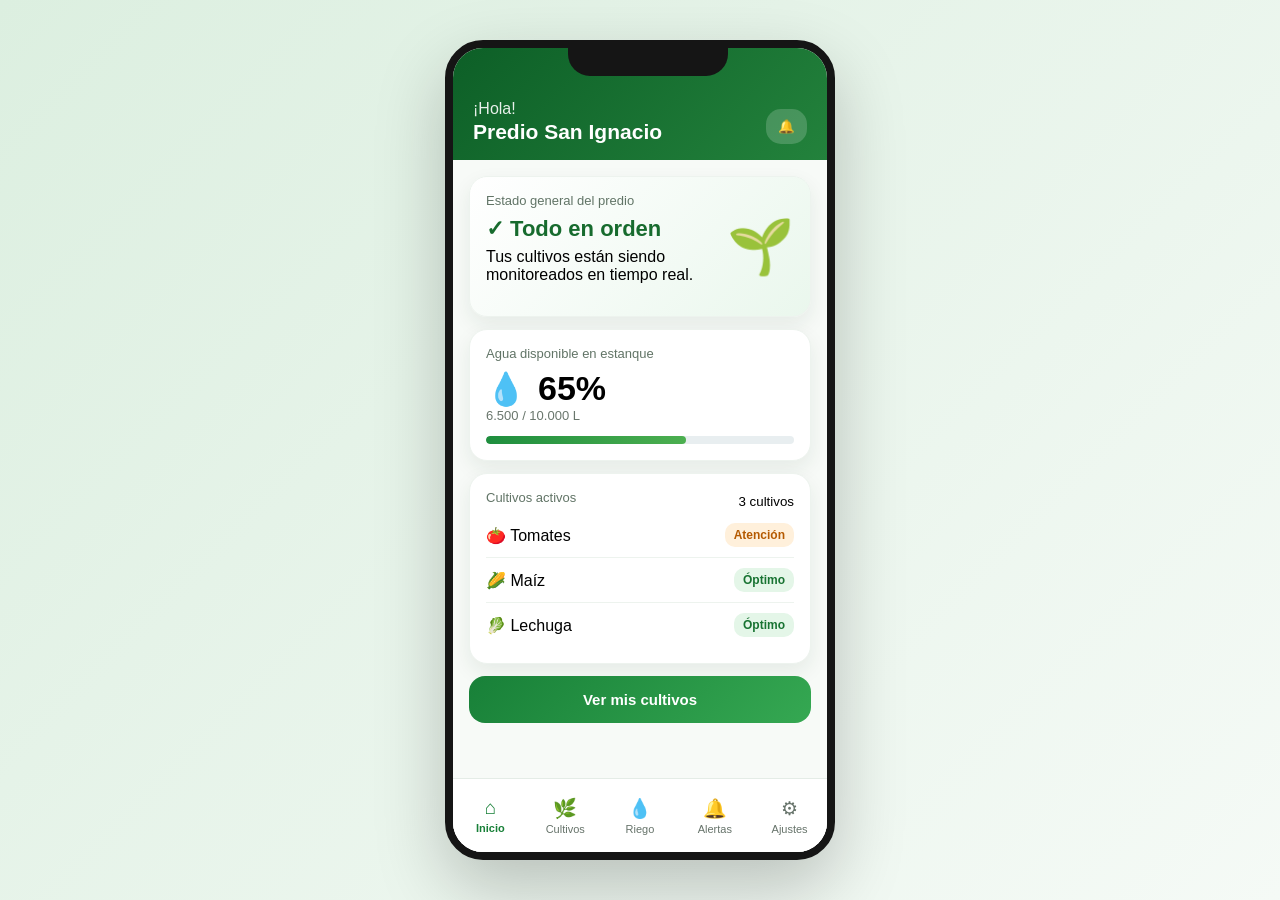
==== index.html @ 2c6871f5 "Add files via upload" ====
<!DOCTYPE html>
<html lang="es">
<head>
  <meta charset="UTF-8" />
  <meta name="viewport" content="width=device-width, initial-scale=1.0" />
  <title>AgroRiego Maule</title>
  <link rel="stylesheet" href="style.css" />
</head>
<body>
  <div class="app">
    <header class="app-header">
      <div>
        <p class="hello">¡Hola!</p>
        <h1 id="screenTitle">Predio San Ignacio</h1>
      </div>
      <button class="icon-btn" onclick="showScreen('alertas')">🔔</button>
    </header>

    <main>
      <section class="screen active" id="inicio">
        <div class="card hero">
          <div>
            <p class="label">Estado general del predio</p>
            <h2>✓ Todo en orden</h2>
            <p>Tus cultivos están siendo monitoreados en tiempo real.</p>
          </div>
          <div class="farm">🌱</div>
        </div>

        <div class="card">
          <p class="label">Agua disponible en estanque</p>
          <div class="big-row">
            <span class="water">💧</span>
            <strong id="waterValue">65%</strong>
          </div>
          <p class="muted" id="waterLiters">6.500 / 10.000 L</p>
          <div class="progress"><span id="waterBar" style="width:65%"></span></div>
        </div>

        <div class="card">
          <div class="title-row">
            <p class="label">Cultivos activos</p>
            <small>3 cultivos</small>
          </div>
          <div class="mini-crop"><span>🍅 Tomates</span><b class="danger">Atención</b></div>
          <div class="mini-crop"><span>🌽 Maíz</span><b class="ok">Óptimo</b></div>
          <div class="mini-crop"><span>🥬 Lechuga</span><b class="ok">Óptimo</b></div>
        </div>

        <button class="primary" onclick="showScreen('cultivos')">Ver mis cultivos</button>
      </section>

      <section class="screen" id="cultivos">
        <p class="sub">Resumen de tus cultivos y sensores</p>
        <div id="cropList"></div>
      </section>

      <section class="screen" id="detalle">
        <div class="crop-head">
          <span id="detailEmoji">🍅</span>
          <div>
            <h2 id="detailName">Tomates</h2>
            <p id="detailSector">Sector 1</p>
          </div>
        </div>

        <div class="tabs">
          <button class="active">Resumen</button>
          <button onclick="showScreen('graficos')">Gráficos</button>
          <button>Historial</button>
        </div>

        <div class="card">
          <p class="label">Humedad del suelo</p>
          <div class="humidity-row">
            <strong id="detailHumidity">32%</strong>
            <span id="humidityBadge" class="badge bad">Baja</span>
          </div>
          <p class="muted">Rango ideal: 45% - 60%</p>
          <div class="progress"><span id="humidityBar" style="width:32%"></span></div>
        </div>

        <div class="card info">
          <div><span>🌡️ Temperatura ambiente</span><b id="detailTemp">26°C</b></div>
          <div><span>🕒 Último riego</span><b>Hoy, 08:30</b></div>
          <div><span>📅 Próximo sugerido</span><b>Hoy, 17:00</b></div>
          <div><span>🚰 Estado de válvula</span><b id="valveState">Cerrada</b></div>
        </div>

        <button class="primary" id="irrigationBtn" onclick="toggleIrrigation()">💧 Activar riego ahora</button>
        <button class="secondary" onclick="showScreen('riego')">Configurar riego automático</button>
      </section>

      <section class="screen" id="riego">
        <div class="card toggle">
          <div>
            <h3>Riego automático</h3>
            <p>El sistema activará el riego cuando la humedad esté bajo el umbral definido.</p>
          </div>
          <label class="switch">
            <input id="autoSwitch" type="checkbox" checked />
            <span></span>
          </label>
        </div>

        <div class="card slider-card">
          <p>Umbral mínimo de humedad</p>
          <strong><span id="thresholdValue">35</span>%</strong>
          <input type="range" min="10" max="60" value="35" oninput="updateRange('thresholdValue', this.value)" />
        </div>

        <div class="card slider-card">
          <p>Duración del riego</p>
          <strong><span id="durationValue">15</span> minutos</strong>
          <input type="range" min="5" max="30" value="15" oninput="updateRange('durationValue', this.value)" />
        </div>

        <div class="card slider-card">
          <p>Frecuencia máxima</p>
          <strong><span id="freqValue">2</span> veces al día</strong>
          <input type="range" min="1" max="4" value="2" oninput="updateRange('freqValue', this.value)" />
        </div>

        <button class="primary" onclick="saveConfig()">Guardar configuración</button>
      </section>

      <section class="screen" id="alertas">
        <div class="alert orange">💧 <div><b>Humedad baja en tomates</b><p>Sector 1 - 32% · Hoy, 10:15</p></div></div>
        <div class="alert blue">🪣 <div><b>Nivel de estanque bajo</b><p>Quedan 6.500 L (65%) · Hoy, 09:40</p></div></div>
        <div class="alert green">✅ <div><b>Riego activado automáticamente</b><p>Maíz - Sector 2 · Hoy, 08:45</p></div></div>
        <div class="alert red">📡 <div><b>Sensor de lechuga sin conexión</b><p>Sector 3 · Ayer, 18:30</p></div></div>
      </section>

      <section class="screen" id="graficos">
        <div class="card">
          <div class="title-row">
            <div>
              <p class="label">Gráfico de humedad</p>
              <h3 id="chartCrop">Tomates - Sector 1</h3>
            </div>
            <button class="small-btn" onclick="randomChart()">Actualizar</button>
          </div>
          <canvas id="chart" width="320" height="220"></canvas>
        </div>

        <div class="card">
          <p class="label">Lectura simulada en tiempo real</p>
          <h2 id="liveReading">32% humedad</h2>
          <p class="muted">Los valores cambian para simular sensores conectados.</p>
        </div>
      </section>

      <section class="screen" id="ajustes">
        <div class="card menu" onclick="openSetting('perfil')">👤 Perfil <span>›</span></div>
        <div class="card menu" onclick="openSetting('notificaciones')">🔔 Notificaciones <span>›</span></div>
        <div class="card menu" onclick="openSetting('sensores')">📡 Dispositivos y sensores <span>›</span></div>
        <div class="card menu" onclick="openSetting('unidades')">⚙️ Unidades de medida <span>›</span></div>
        <div class="card menu" onclick="openSetting('soporte')">❓ Ayuda y soporte <span>›</span></div>
      </section>

      <section class="screen" id="ajusteDetalle">
        <button class="back-btn" onclick="showScreen('ajustes')">‹ Volver a ajustes</button>
        <div id="settingContent"></div>
      </section>
    </main>

    <nav class="bottom-nav">
      <button onclick="showScreen('inicio')" class="nav active">⌂<span>Inicio</span></button>
      <button onclick="showScreen('cultivos')" class="nav">🌿<span>Cultivos</span></button>
      <button onclick="showScreen('riego')" class="nav">💧<span>Riego</span></button>
      <button onclick="showScreen('alertas')" class="nav">🔔<span>Alertas</span></button>
      <button onclick="showScreen('ajustes')" class="nav">⚙<span>Ajustes</span></button>
    </nav>

    <div id="toast"></div>
  </div>

  <script src="app.js"></script>
</body>
</html>
---- style.css ----
*{box-sizing:border-box;font-family:Arial,Helvetica,sans-serif}body{margin:0;min-height:100vh;background:linear-gradient(135deg,#dcefe0,#f5faf6);display:flex;justify-content:center;align-items:center}.app{width:390px;height:820px;background:#f7faf7;border-radius:38px;overflow:hidden;box-shadow:0 28px 70px rgba(0,0,0,.22);border:8px solid #151515;position:relative}.app:before{content:"";position:absolute;top:0;left:115px;width:160px;height:28px;background:#151515;border-radius:0 0 22px 22px;z-index:3}.app-header{height:112px;padding:36px 20px 16px;background:linear-gradient(135deg,#0d5f27,#23823c);color:#fff;display:flex;justify-content:space-between;align-items:end}.hello{margin:0;opacity:.9}h1{margin:2px 0 0;font-size:21px}h2,h3,p{margin-top:0}.icon-btn,.small-btn{border:0;background:rgba(255,255,255,.18);color:#fff;border-radius:15px;padding:10px 12px;cursor:pointer}main{height:626px;overflow-y:auto;padding:16px}.screen{display:none;padding-bottom:15px}.screen.active{display:block}.card{background:#fff;border-radius:18px;padding:16px;margin-bottom:12px;box-shadow:0 8px 20px rgba(30,70,40,.08);border:1px solid #edf3ee}.hero{display:flex;align-items:center;min-height:130px;background:linear-gradient(135deg,#fff,#eaf7ed)}.farm{font-size:54px;margin-left:auto}.label,.sub{color:#617466;font-size:13px;margin-bottom:8px}.hero h2{color:#176b2e;font-size:22px;margin-bottom:6px}.muted{color:#69766c;font-size:13px}.big-row{display:flex;align-items:center;gap:12px}.big-row strong{font-size:34px}.water{font-size:32px}.progress{height:8px;background:#e8eef0;border-radius:20px;overflow:hidden;margin-top:12px}.progress span{display:block;height:100%;background:linear-gradient(90deg,#1e8e3e,#4caf50);border-radius:20px}.title-row,.mini-crop,.crop-head,.humidity-row{display:flex;align-items:center;justify-content:space-between}.mini-crop{padding:10px 0;border-bottom:1px solid #edf3ee}.mini-crop:last-child{border-bottom:0}.ok,.danger,.warning{padding:5px 9px;border-radius:10px;font-size:12px}.ok{color:#187332;background:#e4f6e8}.danger{color:#b55a00;background:#fff0db}.warning{color:#b56a00;background:#fff5dd}.primary,.secondary{width:100%;border:0;border-radius:16px;padding:15px;font-size:15px;font-weight:bold;cursor:pointer;margin-bottom:10px}.primary{background:linear-gradient(135deg,#188038,#35a852);color:#fff}.secondary{background:#e9f6ec;color:#188038}.crop-card{display:flex;gap:14px;align-items:center}.crop-img{width:72px;height:72px;border-radius:15px;display:grid;place-items:center;font-size:42px;background:#eef8ee}.crop-card h3{margin:0 0 2px}.crop-card .data{flex:1}.crop-card .value{color:#0b7bdc;font-size:22px;font-weight:bold}.crop-card button{width:100%;border:1px solid #3da85a;color:#188038;background:#fff;border-radius:12px;padding:10px;margin-top:10px;font-weight:bold}.crop-head{justify-content:flex-start;gap:12px;margin-bottom:12px}.crop-head>span{width:56px;height:56px;border-radius:15px;display:grid;place-items:center;font-size:34px;background:#fff}.tabs{display:flex;background:#fff;padding:5px;border-radius:16px;margin-bottom:12px;gap:5px}.tabs button{flex:1;border:0;border-radius:12px;padding:10px;background:transparent;color:#5e6c62}.tabs button.active{background:#188038;color:#fff}.humidity-row strong{color:#1976d2;font-size:42px}.badge{padding:8px 12px;border-radius:12px}.badge.bad{color:#1976d2;background:#e5f1ff}.info div{display:flex;justify-content:space-between;padding:13px 0;border-bottom:1px solid #edf3ee;gap:12px;font-size:14px}.info div:last-child{border-bottom:0}.toggle{display:flex;gap:12px}.switch input{display:none}.switch span{width:54px;height:30px;background:#1e8e3e;display:block;border-radius:30px;position:relative}.switch span:after{content:"";width:24px;height:24px;background:#fff;position:absolute;top:3px;right:3px;border-radius:50%}.switch input:not(:checked)+span{background:#b7c2ba}.switch input:not(:checked)+span:after{right:27px}.slider-card strong{display:block;font-size:22px;margin-bottom:10px}input[type=range]{width:100%;accent-color:#1e8e3e}.alert{display:flex;align-items:center;gap:14px;padding:16px;border-radius:18px;background:#fff;margin-bottom:12px;box-shadow:0 8px 20px rgba(30,70,40,.08)}.alert>div p{margin:4px 0 0;font-size:13px;color:#637067}.orange{border-left:6px solid #f39c12}.blue{border-left:6px solid #1e88e5}.green{border-left:6px solid #35a852}.red{border-left:6px solid #e53935}.menu{display:flex;justify-content:space-between;align-items:center;font-weight:bold}.bottom-nav{position:absolute;left:0;bottom:0;height:74px;width:100%;background:#fff;border-top:1px solid #e4ece6;display:grid;grid-template-columns:repeat(5,1fr)}.bottom-nav button{border:0;background:#fff;color:#66736a;font-size:19px;display:flex;flex-direction:column;gap:3px;align-items:center;justify-content:center}.bottom-nav span{font-size:11px}.bottom-nav .active{color:#188038;font-weight:bold}#toast{position:absolute;left:20px;right:20px;bottom:88px;background:#102517;color:#fff;padding:14px;border-radius:15px;text-align:center;opacity:0;transform:translateY(15px);transition:.25s;pointer-events:none}#toast.show{opacity:1;transform:translateY(0)}canvas{width:100%;height:auto}
.back-btn{
  border:0;
  background:#e9f6ec;
  color:#188038;
  padding:11px 14px;
  border-radius:14px;
  font-weight:bold;
  margin-bottom:12px;
  cursor:pointer;
}
.setting-title{
  margin-bottom:6px;
  color:#123d1f;
}
.setting-row{
  display:flex;
  justify-content:space-between;
  align-items:center;
  padding:14px 0;
  border-bottom:1px solid #edf3ee;
  gap:12px;
}
.setting-row:last-child{border-bottom:0}
.setting-input{
  width:100%;
  border:1px solid #dce8df;
  border-radius:14px;
  padding:13px;
  margin:8px 0 14px;
  font-size:15px;
}
.sensor-item{
  display:flex;
  justify-content:space-between;
  align-items:center;
  gap:12px;
  padding:13px;
  border-radius:15px;
  background:#f5faf6;
  margin:10px 0;
}
.sensor-dot{
  width:10px;
  height:10px;
  border-radius:50%;
  background:#35a852;
  display:inline-block;
  margin-right:6px;
}
.sensor-dot.off{background:#e53935}
.option-pill{
  border:1px solid #dce8df;
  background:white;
  border-radius:16px;
  padding:10px 14px;
  margin:5px 4px 5px 0;
  cursor:pointer;
}
.option-pill.active{
  background:#188038;
  color:white;
  border-color:#188038;
}
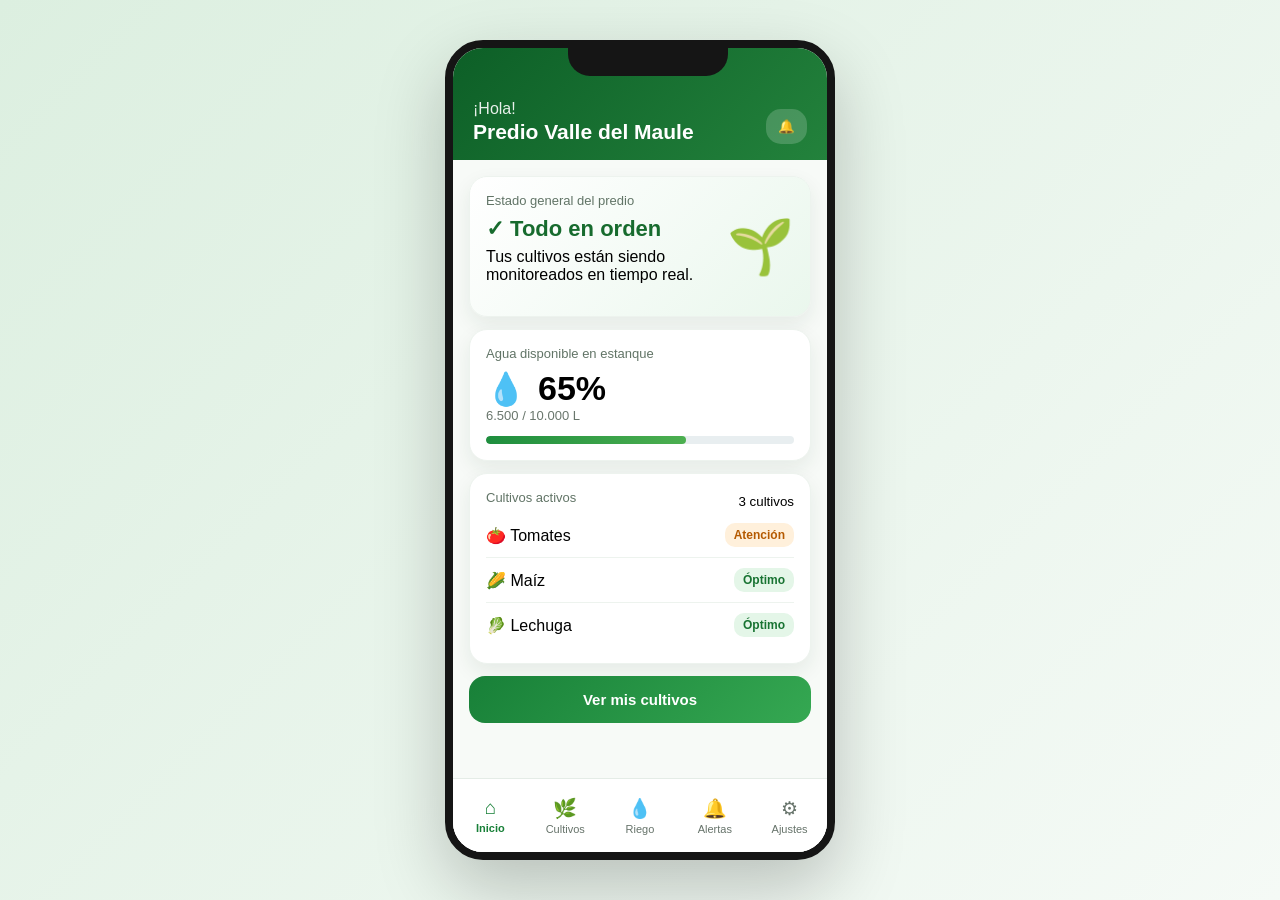
==== commit d47a812a: "Update index.html" ====
--- a/index.html
+++ b/index.html
@@ -11,7 +11,7 @@
     <header class="app-header">
       <div>
         <p class="hello">¡Hola!</p>
-        <h1 id="screenTitle">Predio San Ignacio</h1>
+        <h1 id="screenTitle">Predio Valle del Maule</h1>
       </div>
       <button class="icon-btn" onclick="showScreen('alertas')">🔔</button>
     </header>
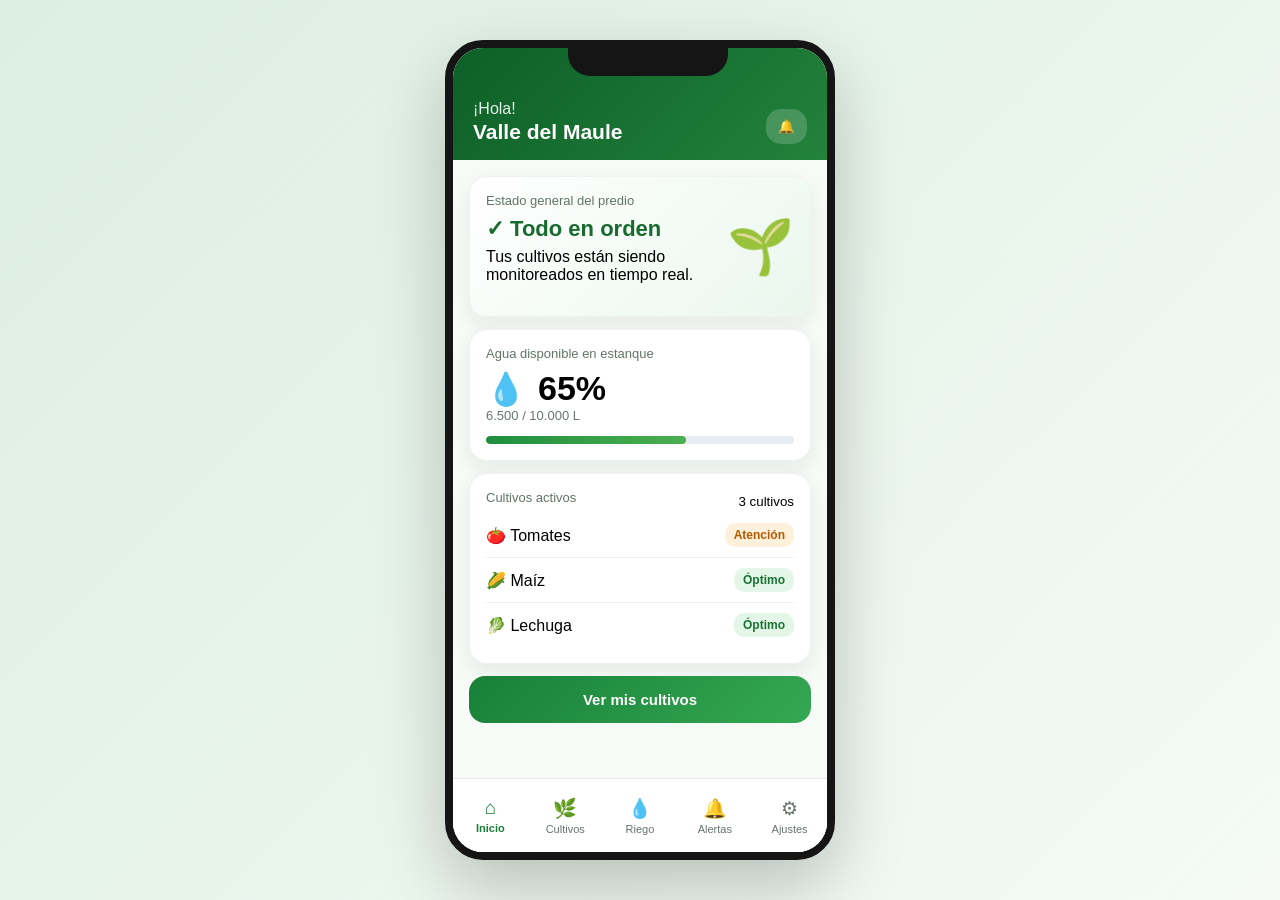
==== commit 89128422: "Add files via upload" ====
--- a/index.html
+++ b/index.html
@@ -11,7 +11,7 @@
     <header class="app-header">
       <div>
         <p class="hello">¡Hola!</p>
-        <h1 id="screenTitle">Predio Valle del Maule</h1>
+        <h1 id="screenTitle">Valle del Maule</h1>
       </div>
       <button class="icon-btn" onclick="showScreen('alertas')">🔔</button>
     </header>
